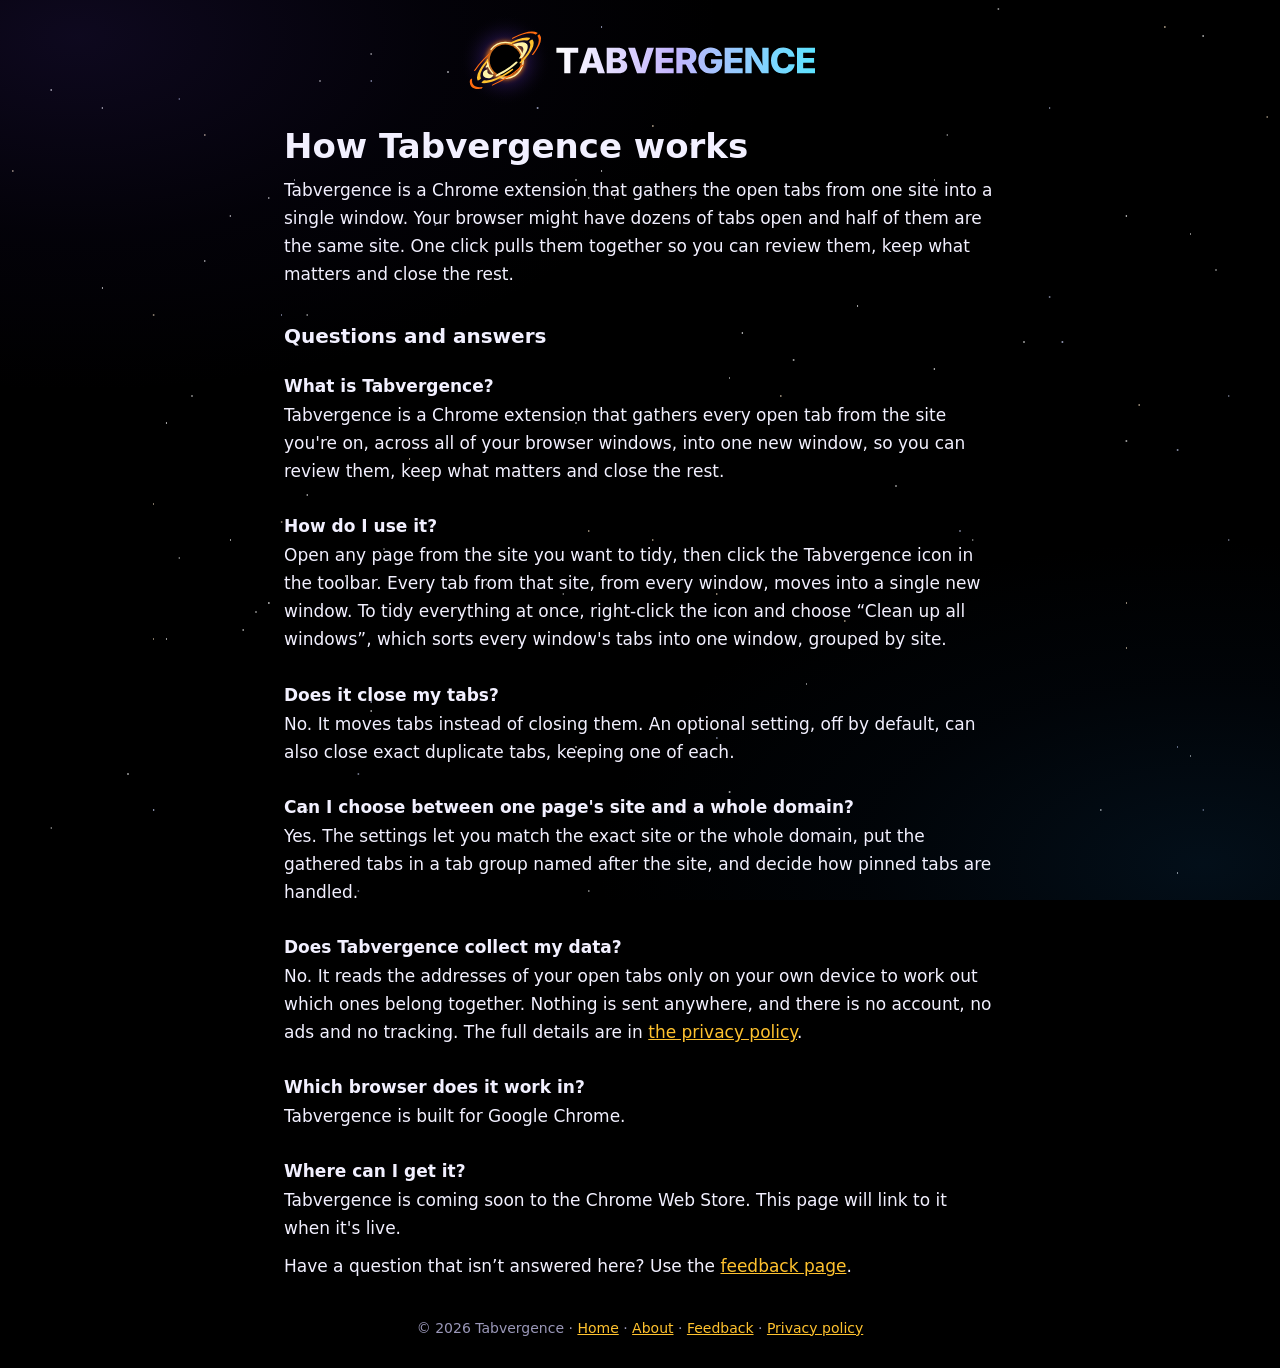
==== about.html @ f26c3054 "Add SEO basics, About page and Search Console verification" ====
<!doctype html>
<html lang="en"><head>
<meta charset="utf-8"><meta name="viewport" content="width=device-width,initial-scale=1">
<title>How Tabvergence works: questions and answers</title>
<meta name="description" content="What Tabvergence does and how to use it: a Chrome extension that gathers every tab from the site you're on, across all windows, into one window.">
<link rel="canonical" href="https://tabvergence.com/about.html">
<meta name="theme-color" content="#000000">
<meta property="og:type" content="website">
<meta property="og:site_name" content="Tabvergence">
<meta property="og:title" content="How Tabvergence works: questions and answers">
<meta property="og:description" content="What Tabvergence does and how to use it: a Chrome extension that gathers every tab from the site you're on, across all windows, into one window.">
<meta property="og:url" content="https://tabvergence.com/about.html">
<meta property="og:image" content="https://tabvergence.com/og-image.png">
<meta property="og:image:width" content="1200"><meta property="og:image:height" content="630">
<meta property="og:image:alt" content="Tabvergence: a black hole pulling tabs together">
<meta name="twitter:card" content="summary_large_image">
<meta name="twitter:title" content="How Tabvergence works: questions and answers">
<meta name="twitter:description" content="What Tabvergence does and how to use it: a Chrome extension that gathers every tab from the site you're on, across all windows, into one window.">
<meta name="twitter:image" content="https://tabvergence.com/og-image.png">
<link rel="icon" href="favicon.png"><link rel="stylesheet" href="style.css">
</head><body><div class="wrap doc">
<header class="top"><a class="lockup" href="./" aria-label="Tabvergence home"><svg class="logo mark" viewBox="-84 -84 168 168" style="overflow:visible" aria-hidden="true"><defs><radialGradient id="bh" cx="0" cy="0" r="88" gradientUnits="userSpaceOnUse"><stop offset=".14" stop-color="rgba(255,197,74,.8)"/><stop offset=".25" stop-color="rgba(255,106,20,.42)"/><stop offset=".55" stop-color="rgba(130,70,255,.13)"/><stop offset="1" stop-color="rgba(0,0,0,0)"/></radialGradient><clipPath id="up"><rect x="-200" y="-200" width="400" height="200"/></clipPath><clipPath id="dn"><rect x="-200" y="0" width="400" height="200"/></clipPath><mask id="rm" maskUnits="userSpaceOnUse" x="-130" y="-100" width="260" height="200"><rect x="-130" y="-100" width="260" height="200" fill="#fff"/><g transform="rotate(-37)"><g clip-path="url(#up)"><circle r="33" fill="#000"/></g></g></mask><filter id="g1" x="-50%" y="-50%" width="200%" height="200%"><feGaussianBlur stdDeviation="4.5"/></filter><filter id="g2" x="-50%" y="-50%" width="200%" height="200%"><feGaussianBlur stdDeviation="1.3"/></filter></defs><circle r="88" fill="url(#bh)"/><g transform="rotate(-37)"></g><circle r="31" fill="none" stroke="#ff8a1f" stroke-width="9" filter="url(#g1)"/><circle r="30" fill="#000"/><circle id="vring" cx="0" cy="0" r="34.20" fill="none" stroke="#fff4a8" stroke-width="2.5" stroke-linecap="round" stroke-dasharray="64.47 15.04 27.94 21.49 42.98 10.74 19.34 12.89" style="--end:-214.88px;animation-duration:calc(5.37s / var(--spd,1))"/><g mask="url(#rm)"><g transform="rotate(-37) scale(1 .36)"><circle r="46.5" fill="none" stroke="#fff4a8" stroke-width="10.2" stroke-dasharray="41.9 18.6" style="--end:-60.5px;animation-duration:calc(1.51s / var(--spd,1))"/><circle r="61.5" fill="none" stroke="#ffc22e" stroke-width="7.8" stroke-dasharray="73.8 24.6" style="--end:-98.4px;animation-duration:calc(3.07s / var(--spd,1))"/><circle r="79.5" fill="none" stroke="#ff6a0f" stroke-width="5.1" stroke-dasharray="71.5 31.8" style="--end:-103.3px;animation-duration:calc(4.31s / var(--spd,1))"/></g></g></svg><img class="wm" src="wordmark.svg" alt="Tabvergence"></a></header>
<h1>How Tabvergence works</h1>
<p>Tabvergence is a Chrome extension that gathers the open tabs from one site into a single window. Your browser might have dozens of tabs open and half of them are the same site. One click pulls them together so you can review them, keep what matters and close the rest.</p>
<h2>Questions and answers</h2>
<h3>What is Tabvergence?</h3>
<p>Tabvergence is a Chrome extension that gathers every open tab from the site you're on, across all of your browser windows, into one new window, so you can review them, keep what matters and close the rest.</p>
<h3>How do I use it?</h3>
<p>Open any page from the site you want to tidy, then click the Tabvergence icon in the toolbar. Every tab from that site, from every window, moves into a single new window. To tidy everything at once, right-click the icon and choose “Clean up all windows”, which sorts every window's tabs into one window, grouped by site.</p>
<h3>Does it close my tabs?</h3>
<p>No. It moves tabs instead of closing them. An optional setting, off by default, can also close exact duplicate tabs, keeping one of each.</p>
<h3>Can I choose between one page's site and a whole domain?</h3>
<p>Yes. The settings let you match the exact site or the whole domain, put the gathered tabs in a tab group named after the site, and decide how pinned tabs are handled.</p>
<h3>Does Tabvergence collect my data?</h3>
<p>No. It reads the addresses of your open tabs only on your own device to work out which ones belong together. Nothing is sent anywhere, and there is no account, no ads and no tracking. The full details are in <a href="privacy.html">the privacy policy</a>.</p>
<h3>Which browser does it work in?</h3>
<p>Tabvergence is built for Google Chrome.</p>
<h3>Where can I get it?</h3>
<p>Tabvergence is coming soon to the Chrome Web Store. This page will link to it when it's live.</p>
<p>Have a question that isn’t answered here? Use the <a href="feedback.html">feedback page</a>.</p>
<footer>© <span id="yr">2026</span> Tabvergence · <a href="./">Home</a> · <a href="about.html">About</a> · <a href="feedback.html">Feedback</a> · <a href="privacy.html">Privacy policy</a></footer>
<script>document.getElementById("yr").textContent=new Date().getFullYear()</script>
</div></body></html>
---- style.css ----
:root{--bg:#000;--fg:#f2f0ff;--dim:#9a97b8;--accent:#ffc22e;--accent2:#ff6a0f}
*{box-sizing:border-box}
html{scroll-behavior:smooth}
body{margin:0;min-height:100vh;min-height:100dvh;display:flex;flex-direction:column;background:var(--bg);color:var(--fg);font:17px/1.65 system-ui,-apple-system,"Segoe UI",Roboto,sans-serif;}
a{color:var(--accent)}
.wrap{max-width:760px;width:100%;margin:0 auto;padding:0 24px;flex:1;display:flex;flex-direction:column}
header.nav{display:flex;justify-content:space-between;align-items:center;padding:22px 0}
header.nav a{color:var(--dim);text-decoration:none;margin-left:20px;font-size:15px}
header.nav a:hover{color:var(--fg)}
.brand{display:flex;align-items:center;gap:10px;color:var(--fg)!important;font-weight:600;margin:0!important}
.brand img{width:28px;height:28px}
.hero{text-align:center;flex:1;display:flex;flex-direction:column;align-items:center;justify-content:center;padding:76px 0 0}
.hero{--w:min(520px,78vw)}
/* lockup proportions measured from the approved store art, W = wordmark width */
.hero .bh{display:block;width:calc(var(--w)*.533);height:calc(var(--w)*.533);margin:0 auto;--spd:.2}
.logo circle[style*="--end"]{animation:spin linear infinite;stroke-linecap:round}
@keyframes spin{to{stroke-dashoffset:var(--end)}}
@media (prefers-reduced-motion:reduce){.logo circle{animation:none!important}}
.hero .wm{display:block;width:calc(var(--w)*1.0136);height:auto;margin:calc(var(--w)*-.0503) auto 0;position:relative}
.hero h1{font-size:clamp(20px,3.4vw,28px);line-height:1.1;margin:26px 0 30px;font-weight:500;color:var(--dim)}
.hero p{color:var(--dim);font-size:19px;max-width:560px;margin:0 auto 28px}
.btn{display:inline-block;background:linear-gradient(135deg,var(--accent),var(--accent2));color:#1a0b00;font-weight:600;padding:13px 26px;border-radius:999px;text-decoration:none}
.btn.off{opacity:.6;pointer-events:none}
section{padding:36px 0}
h2{font-size:26px;margin:0 0 14px}
footer{margin-top:auto;color:var(--dim);font-size:14px;padding:26px 0 28px;text-align:center}
.doc h1{font-size:34px;line-height:1.15;margin:22px 0 10px}
.doc h2{font-size:20px;line-height:1.25;margin:26px 0 6px}
.doc h3{font-size:17px;line-height:1.3;margin:20px 0 4px}
.doc p{margin:0 0 10px}

/* static star field + corner glows (from the extension welcome page) */
body { background-image:
  radial-gradient(ellipse 70% 55% at 6% 4%, rgba(86,52,190,.16) 0%, rgba(40,24,110,.08) 40%, transparent 72%),
  radial-gradient(ellipse 66% 50% at 94% 96%, rgba(20,100,170,.15) 0%, rgba(10,50,100,.08) 40%, transparent 72%),
  radial-gradient(1.2px 1.2px at 8% 12%, #fff, transparent), radial-gradient(1px 1px at 22% 35%, #cfd8ff, transparent), radial-gradient(1.4px 1.4px at 35% 8%, #fff, transparent),
  radial-gradient(1px 1px at 48% 22%, #fff, transparent), radial-gradient(1.2px 1.2px at 61% 44%, #ffe8c8, transparent), radial-gradient(1px 1px at 74% 15%, #fff, transparent),
  radial-gradient(1.4px 1.4px at 83% 38%, #cfd8ff, transparent), radial-gradient(1px 1px at 93% 26%, #fff, transparent), radial-gradient(1px 1px at 14% 62%, #fff, transparent),
  radial-gradient(1.2px 1.2px at 29% 78%, #cfd8ff, transparent), radial-gradient(1px 1px at 44% 66%, #fff, transparent), radial-gradient(1.4px 1.4px at 57% 88%, #fff, transparent),
  radial-gradient(1px 1px at 70% 72%, #ffe8c8, transparent), radial-gradient(1.2px 1.2px at 86% 90%, #fff, transparent), radial-gradient(1px 1px at 96% 60%, #cfd8ff, transparent),
  radial-gradient(1px 1px at 4% 92%, #fff, transparent), radial-gradient(1px 1px at 52% 52%, #fff, transparent), radial-gradient(1.2px 1.2px at 18% 24%, #fff, transparent),
  radial-gradient(1.2px 1px at 51% 84%, #fff, transparent),
  radial-gradient(1px 1.4px at 13% 47%, #fff, transparent),
  radial-gradient(1px 1px at 12% 56%, #ffe8c8, transparent),
  radial-gradient(1px 1px at 12% 71%, #ffe8c8, transparent),
  radial-gradient(1px 1.4px at 16% 29%, #fff, transparent),
  radial-gradient(1.4px 1px at 29% 6%, #fff, transparent),
  radial-gradient(1.2px 1.2px at 19% 70%, #fff, transparent),
  radial-gradient(1.2px 1.4px at 88% 24%, #fff, transparent),
  radial-gradient(1px 1.2px at 13% 71%, #fff, transparent),
  radial-gradient(1px 1.4px at 27% 64%, #ffe8c8, transparent),
  radial-gradient(1.2px 1.2px at 75% 59%, #cfd8ff, transparent),
  radial-gradient(1.2px 1px at 24% 90%, #fff, transparent),
  radial-gradient(1px 1.4px at 39% 68%, #ffe8c8, transparent),
  radial-gradient(1.2px 1.4px at 58% 37%, #fff, transparent),
  radial-gradient(1px 1.4px at 54% 22%, #cfd8ff, transparent),
  radial-gradient(1px 1.2px at 54% 6%, #fff, transparent),
  radial-gradient(1.2px 1.2px at 89% 45%, #ffe8c8, transparent),
  radial-gradient(1.4px 1px at 12% 35%, #ffe8c8, transparent),
  radial-gradient(1px 1px at 94% 90%, #cfd8ff, transparent),
  radial-gradient(1.4px 1.2px at 92% 50%, #cfd8ff, transparent),
  radial-gradient(1px 1.2px at 46% 22%, #fff, transparent),
  radial-gradient(1.4px 1px at 28% 99%, #cfd8ff, transparent),
  radial-gradient(1px 1.4px at 32% 51%, #ffe8c8, transparent),
  radial-gradient(1.4px 1px at 22% 58%, #ffe8c8, transparent),
  radial-gradient(1.2px 1px at 56% 71%, #cfd8ff, transparent),
  radial-gradient(1.4px 1.2px at 88% 49%, #fff, transparent),
  radial-gradient(1px 1px at 23% 20%, #fff, transparent),
  radial-gradient(1px 1px at 63% 76%, #fff, transparent),
  radial-gradient(1.2px 1.2px at 1% 19%, #ffe8c8, transparent),
  radial-gradient(1.2px 1.4px at 73% 41%, #fff, transparent),
  radial-gradient(1px 1.2px at 88% 72%, #ffe8c8, transparent),
  radial-gradient(1.4px 1.2px at 51% 14%, #ffe8c8, transparent),
  radial-gradient(1.4px 1px at 25% 9%, #fff, transparent),
  radial-gradient(1.4px 1px at 15% 44%, #fff, transparent),
  radial-gradient(1px 1px at 73% 20%, #fff, transparent),
  radial-gradient(1.2px 1.4px at 4% 10%, #fff, transparent),
  radial-gradient(1.4px 1px at 82% 33%, #cfd8ff, transparent),
  radial-gradient(1.2px 1.2px at 16% 15%, #ffe8c8, transparent),
  radial-gradient(1.4px 1.2px at 62% 40%, #fff, transparent),
  radial-gradient(1px 1px at 96% 44%, #cfd8ff, transparent),
  radial-gradient(1.4px 1.4px at 21% 67%, #fff, transparent),
  radial-gradient(1px 1.4px at 47% 19%, #fff, transparent),
  radial-gradient(1.2px 1.4px at 12% 90%, #cfd8ff, transparent),
  radial-gradient(1.2px 1px at 46% 99%, #fff, transparent),
  radial-gradient(1.2px 1.4px at 29% 79%, #fff, transparent),
  radial-gradient(1px 1.2px at 95% 30%, #fff, transparent),
  radial-gradient(1.4px 1.2px at 94% 4%, #fff, transparent),
  radial-gradient(1.2px 1.2px at 34% 25%, #cfd8ff, transparent),
  radial-gradient(1.4px 1.4px at 45% 47%, #fff, transparent),
  radial-gradient(1px 1px at 30% 61%, #fff, transparent),
  radial-gradient(1.2px 1px at 62% 80%, #fff, transparent),
  radial-gradient(1.4px 1.4px at 45% 83%, #fff, transparent),
  radial-gradient(1px 1.2px at 92% 97%, #fff, transparent),
  radial-gradient(1.4px 1px at 56% 82%, #cfd8ff, transparent),
  radial-gradient(1px 1.4px at 51% 60%, #ffe8c8, transparent),
  radial-gradient(1px 1.4px at 21% 22%, #fff, transparent),
  radial-gradient(1px 1px at 76% 60%, #fff, transparent),
  radial-gradient(1.4px 1.4px at 45% 20%, #fff, transparent),
  radial-gradient(1px 1px at 93% 84%, #fff, transparent),
  radial-gradient(1px 1.2px at 25% 28%, #fff, transparent),
  radial-gradient(1.2px 1px at 38% 65%, #fff, transparent),
  radial-gradient(1.2px 1.2px at 70% 54%, #fff, transparent),
  radial-gradient(1px 1.4px at 46% 59%, #ffe8c8, transparent),
  radial-gradient(1px 1.4px at 20% 68%, #fff, transparent),
  radial-gradient(1.4px 1px at 78% 1%, #fff, transparent),
  radial-gradient(1px 1px at 61% 80%, #fff, transparent),
  radial-gradient(1px 1.2px at 88% 67%, #ffe8c8, transparent),
  radial-gradient(1px 1.4px at 8% 32%, #fff, transparent),
  radial-gradient(1.2px 1px at 99% 13%, #ffe8c8, transparent),
  radial-gradient(1px 1px at 57% 42%, #fff, transparent),
  radial-gradient(1.2px 1.2px at 66% 69%, #ffe8c8, transparent),
  radial-gradient(1px 1.4px at 67% 34%, #fff, transparent),
  radial-gradient(1.4px 1px at 54% 16%, #ffe8c8, transparent),
  radial-gradient(1.4px 1.2px at 10% 86%, #fff, transparent),
  radial-gradient(1.4px 1px at 28% 86%, #cfd8ff, transparent),
  radial-gradient(1px 1px at 92% 83%, #cfd8ff, transparent),
  radial-gradient(1px 1.2px at 18% 60%, #fff, transparent),
  radial-gradient(1px 1.2px at 63% 21%, #fff, transparent),
  radial-gradient(1px 1.4px at 56% 66%, #ffe8c8, transparent),
  radial-gradient(1.2px 1.2px at 26% 46%, #cfd8ff, transparent),
  radial-gradient(1px 1.4px at 47% 3%, #cfd8ff, transparent),
  radial-gradient(1.4px 1.2px at 91% 3%, #ffe8c8, transparent),
  radial-gradient(1.2px 1.4px at 80% 38%, #fff, transparent),
  radial-gradient(1px 1px at 14% 11%, #cfd8ff, transparent),
  radial-gradient(1.2px 1px at 24% 35%, #fff, transparent),
  radial-gradient(1.4px 1.4px at 34% 52%, #fff, transparent),
  radial-gradient(1.4px 1.4px at 42% 12%, #cfd8ff, transparent),
  radial-gradient(1px 1.4px at 24% 55%, #fff, transparent),
  radial-gradient(1.2px 1px at 82% 12%, #cfd8ff, transparent),
  radial-gradient(1px 1.4px at 29% 9%, #cfd8ff, transparent);
  background-attachment: fixed; }
body{background-attachment:fixed}

/* feedback form */
.fb{display:flex;flex-direction:column;gap:8px;max-width:560px;margin:6px 0 8px}
.fb label:first-child{margin-top:0}
.fb label{font-size:15px;color:var(--fg);margin-top:10px}
.fb label span{color:var(--dim)}
.fb textarea,.fb input[type=email]{width:100%;font:inherit;color:var(--fg);background:rgba(255,255,255,.04);border:1px solid #2a2745;border-radius:10px;padding:12px 14px;outline:none;resize:vertical}
.fb textarea::placeholder,.fb input::placeholder{color:#6f6c8e}
.fb textarea:focus,.fb input[type=email]:focus{border-color:var(--accent);box-shadow:0 0 0 3px rgba(255,194,46,.15)}
.fb .btn{align-self:flex-start;margin-top:14px;border:0;font:inherit;font-weight:600;cursor:pointer}
.fb .btn:disabled{opacity:.6;cursor:default}
.fb .trap{position:absolute;left:-9999px;width:1px;height:1px;opacity:0}
#status{min-height:1.5em;margin:6px 0 0;font-size:15px;color:var(--dim)}
#status.ok{color:#8fe3a0}#status.err{color:#ff8a7a}

/* side-by-side lockup header (inner pages): planet box = 7 cells, gap = 2 cells, cell = wordmark height / 3 */
.top{padding:30px 0 6px;text-align:center}
.lockup{--H:min(26px,6.2vw);display:inline-flex;align-items:center;gap:calc(var(--H)*2/3);padding-left:calc(var(--H)*7/3*.225);text-decoration:none}
.lockup .mark{flex:none;display:block;width:calc(var(--H)*7/3);height:calc(var(--H)*7/3);transform:scale(1.45);overflow:visible;--spd:.2}
.lockup .wm{display:block;width:calc(var(--H)*10.218);height:auto}

/* browser windows funneled into the black hole (landing page): canvas behind the content */
canvas.floaters{position:fixed;left:0;top:0;z-index:0;pointer-events:none}
.wrap{position:relative;z-index:1}
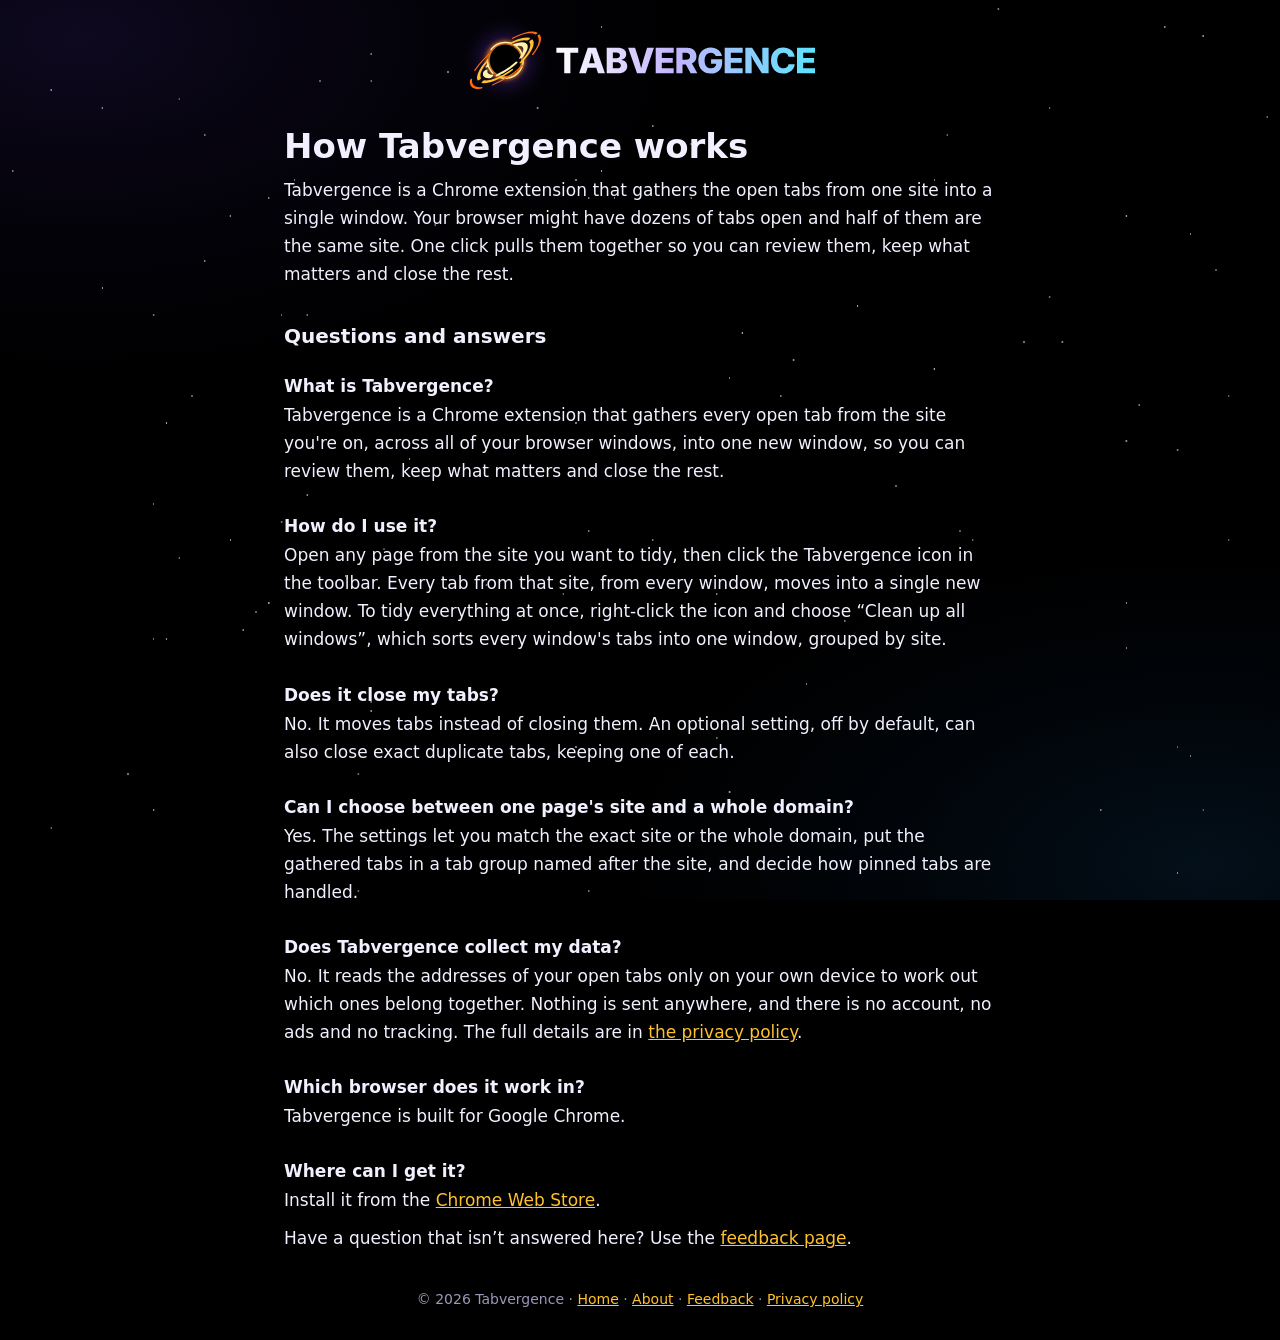
==== commit f676404a: "Link the site to the Chrome Web Store listing" ====
--- a/about.html
+++ b/about.html
@@ -17,7 +17,7 @@
 <meta name="twitter:title" content="How Tabvergence works: questions and answers">
 <meta name="twitter:description" content="What Tabvergence does and how to use it: a Chrome extension that gathers every tab from the site you're on, across all windows, into one window.">
 <meta name="twitter:image" content="https://tabvergence.com/og-image.png">
-<link rel="icon" href="favicon.png"><link rel="stylesheet" href="style.css">
+<link rel="icon" href="favicon.ico?v=5" sizes="16x16 32x32 48x48"><link rel="icon" type="image/png" href="favicon.png?v=5" sizes="32x32"><link rel="stylesheet" href="style.css">
 </head><body><div class="wrap doc">
 <header class="top"><a class="lockup" href="./" aria-label="Tabvergence home"><svg class="logo mark" viewBox="-84 -84 168 168" style="overflow:visible" aria-hidden="true"><defs><radialGradient id="bh" cx="0" cy="0" r="88" gradientUnits="userSpaceOnUse"><stop offset=".14" stop-color="rgba(255,197,74,.8)"/><stop offset=".25" stop-color="rgba(255,106,20,.42)"/><stop offset=".55" stop-color="rgba(130,70,255,.13)"/><stop offset="1" stop-color="rgba(0,0,0,0)"/></radialGradient><clipPath id="up"><rect x="-200" y="-200" width="400" height="200"/></clipPath><clipPath id="dn"><rect x="-200" y="0" width="400" height="200"/></clipPath><mask id="rm" maskUnits="userSpaceOnUse" x="-130" y="-100" width="260" height="200"><rect x="-130" y="-100" width="260" height="200" fill="#fff"/><g transform="rotate(-37)"><g clip-path="url(#up)"><circle r="33" fill="#000"/></g></g></mask><filter id="g1" x="-50%" y="-50%" width="200%" height="200%"><feGaussianBlur stdDeviation="4.5"/></filter><filter id="g2" x="-50%" y="-50%" width="200%" height="200%"><feGaussianBlur stdDeviation="1.3"/></filter></defs><circle r="88" fill="url(#bh)"/><g transform="rotate(-37)"></g><circle r="31" fill="none" stroke="#ff8a1f" stroke-width="9" filter="url(#g1)"/><circle r="30" fill="#000"/><circle id="vring" cx="0" cy="0" r="34.20" fill="none" stroke="#fff4a8" stroke-width="2.5" stroke-linecap="round" stroke-dasharray="64.47 15.04 27.94 21.49 42.98 10.74 19.34 12.89" style="--end:-214.88px;animation-duration:calc(5.37s / var(--spd,1))"/><g mask="url(#rm)"><g transform="rotate(-37) scale(1 .36)"><circle r="46.5" fill="none" stroke="#fff4a8" stroke-width="10.2" stroke-dasharray="41.9 18.6" style="--end:-60.5px;animation-duration:calc(1.51s / var(--spd,1))"/><circle r="61.5" fill="none" stroke="#ffc22e" stroke-width="7.8" stroke-dasharray="73.8 24.6" style="--end:-98.4px;animation-duration:calc(3.07s / var(--spd,1))"/><circle r="79.5" fill="none" stroke="#ff6a0f" stroke-width="5.1" stroke-dasharray="71.5 31.8" style="--end:-103.3px;animation-duration:calc(4.31s / var(--spd,1))"/></g></g></svg><img class="wm" src="wordmark.svg" alt="Tabvergence"></a></header>
 <h1>How Tabvergence works</h1>
@@ -36,7 +36,7 @@
 <h3>Which browser does it work in?</h3>
 <p>Tabvergence is built for Google Chrome.</p>
 <h3>Where can I get it?</h3>
-<p>Tabvergence is coming soon to the Chrome Web Store. This page will link to it when it's live.</p>
+<p>Install it from the <a href="https://chromewebstore.google.com/detail/tabvergence/bmgbmdhngkfeklbcmkpigkflabjfnmgb">Chrome Web Store</a>.</p>
 <p>Have a question that isn’t answered here? Use the <a href="feedback.html">feedback page</a>.</p>
 <footer>© <span id="yr">2026</span> Tabvergence · <a href="./">Home</a> · <a href="about.html">About</a> · <a href="feedback.html">Feedback</a> · <a href="privacy.html">Privacy policy</a></footer>
 <script>document.getElementById("yr").textContent=new Date().getFullYear()</script>
